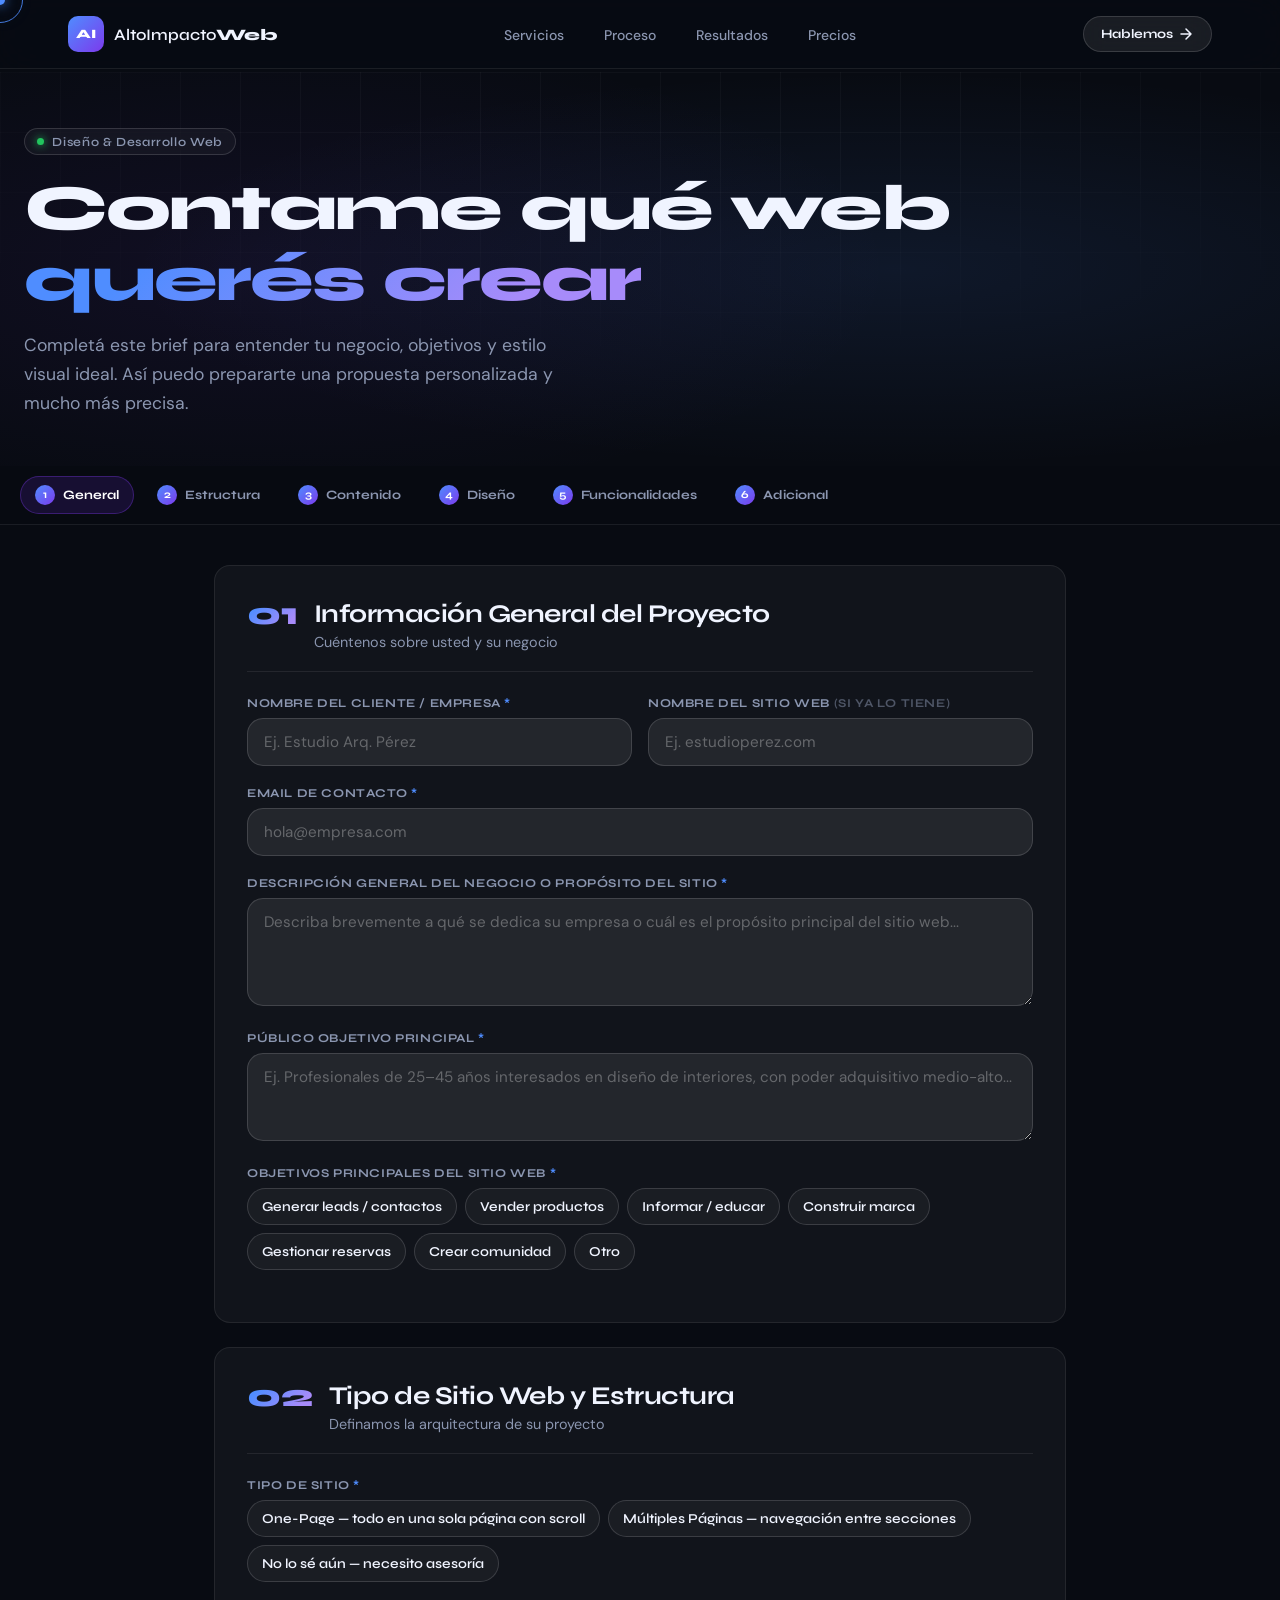
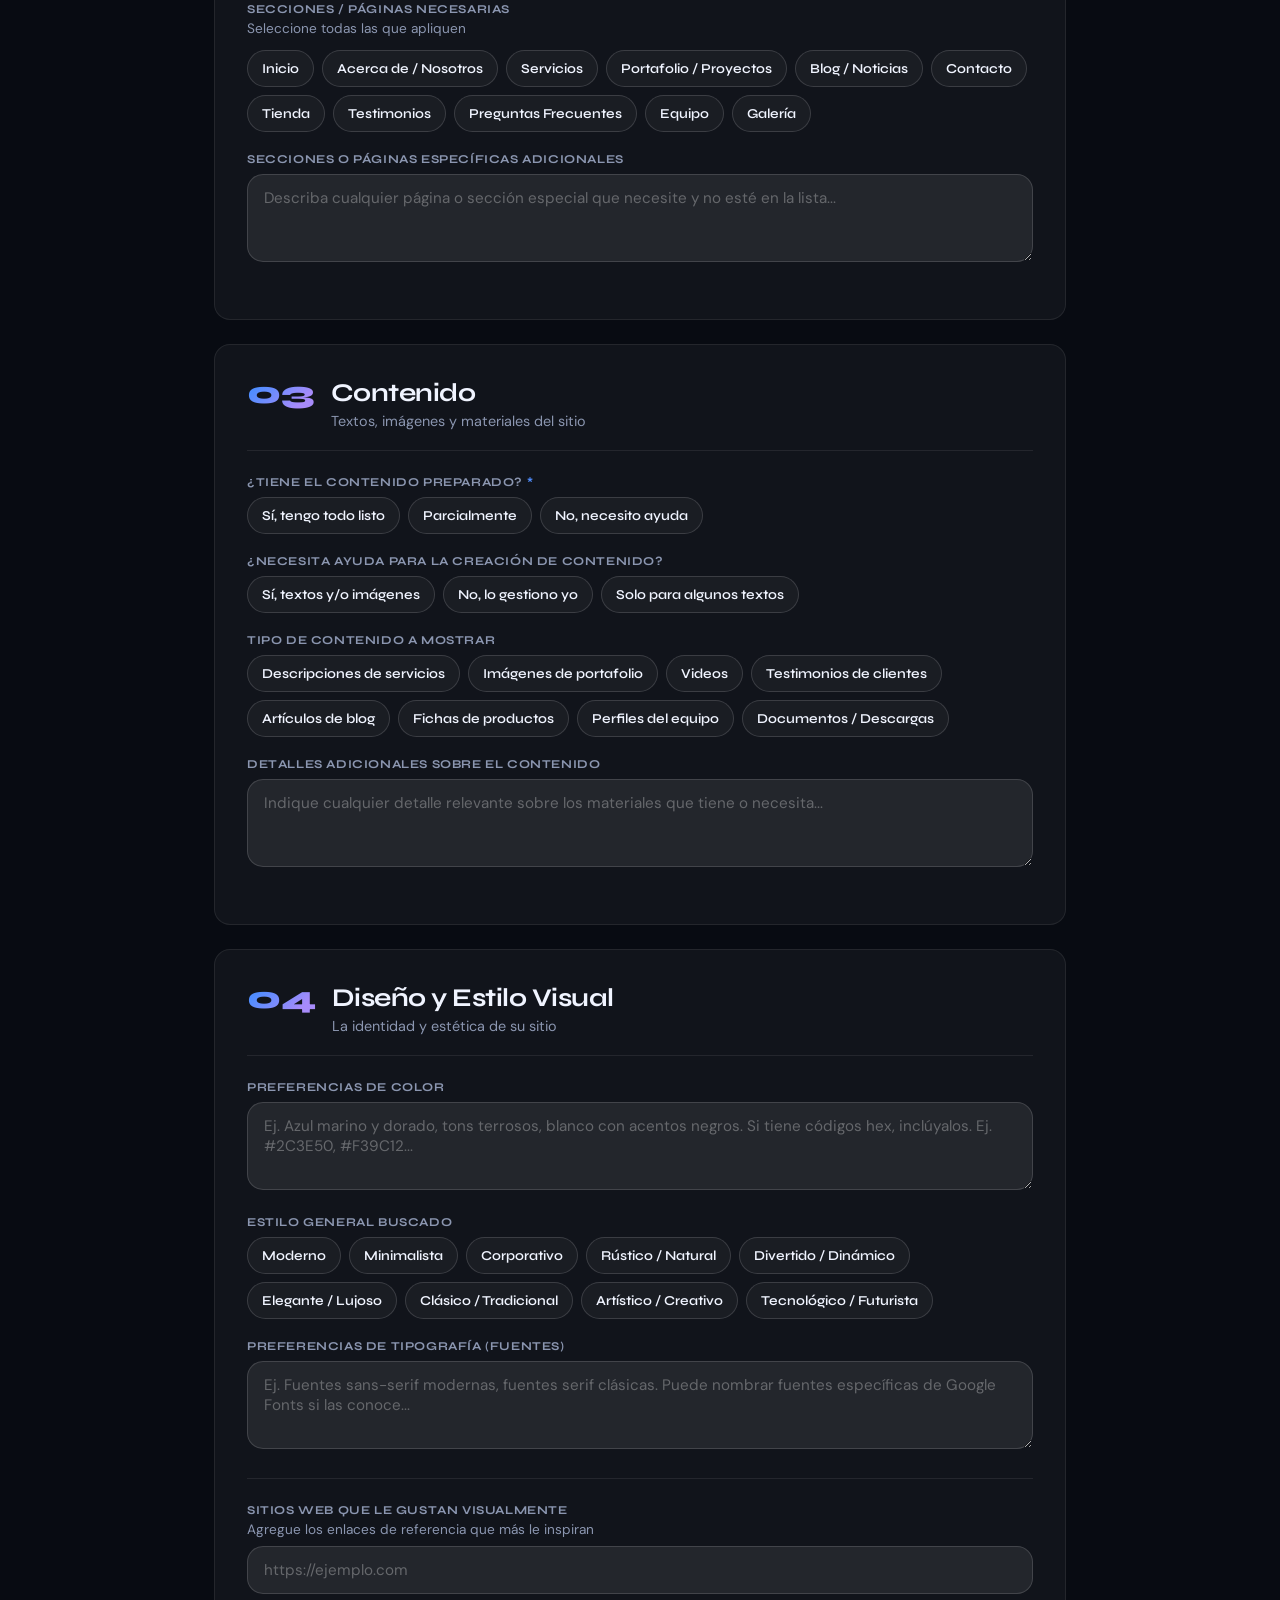
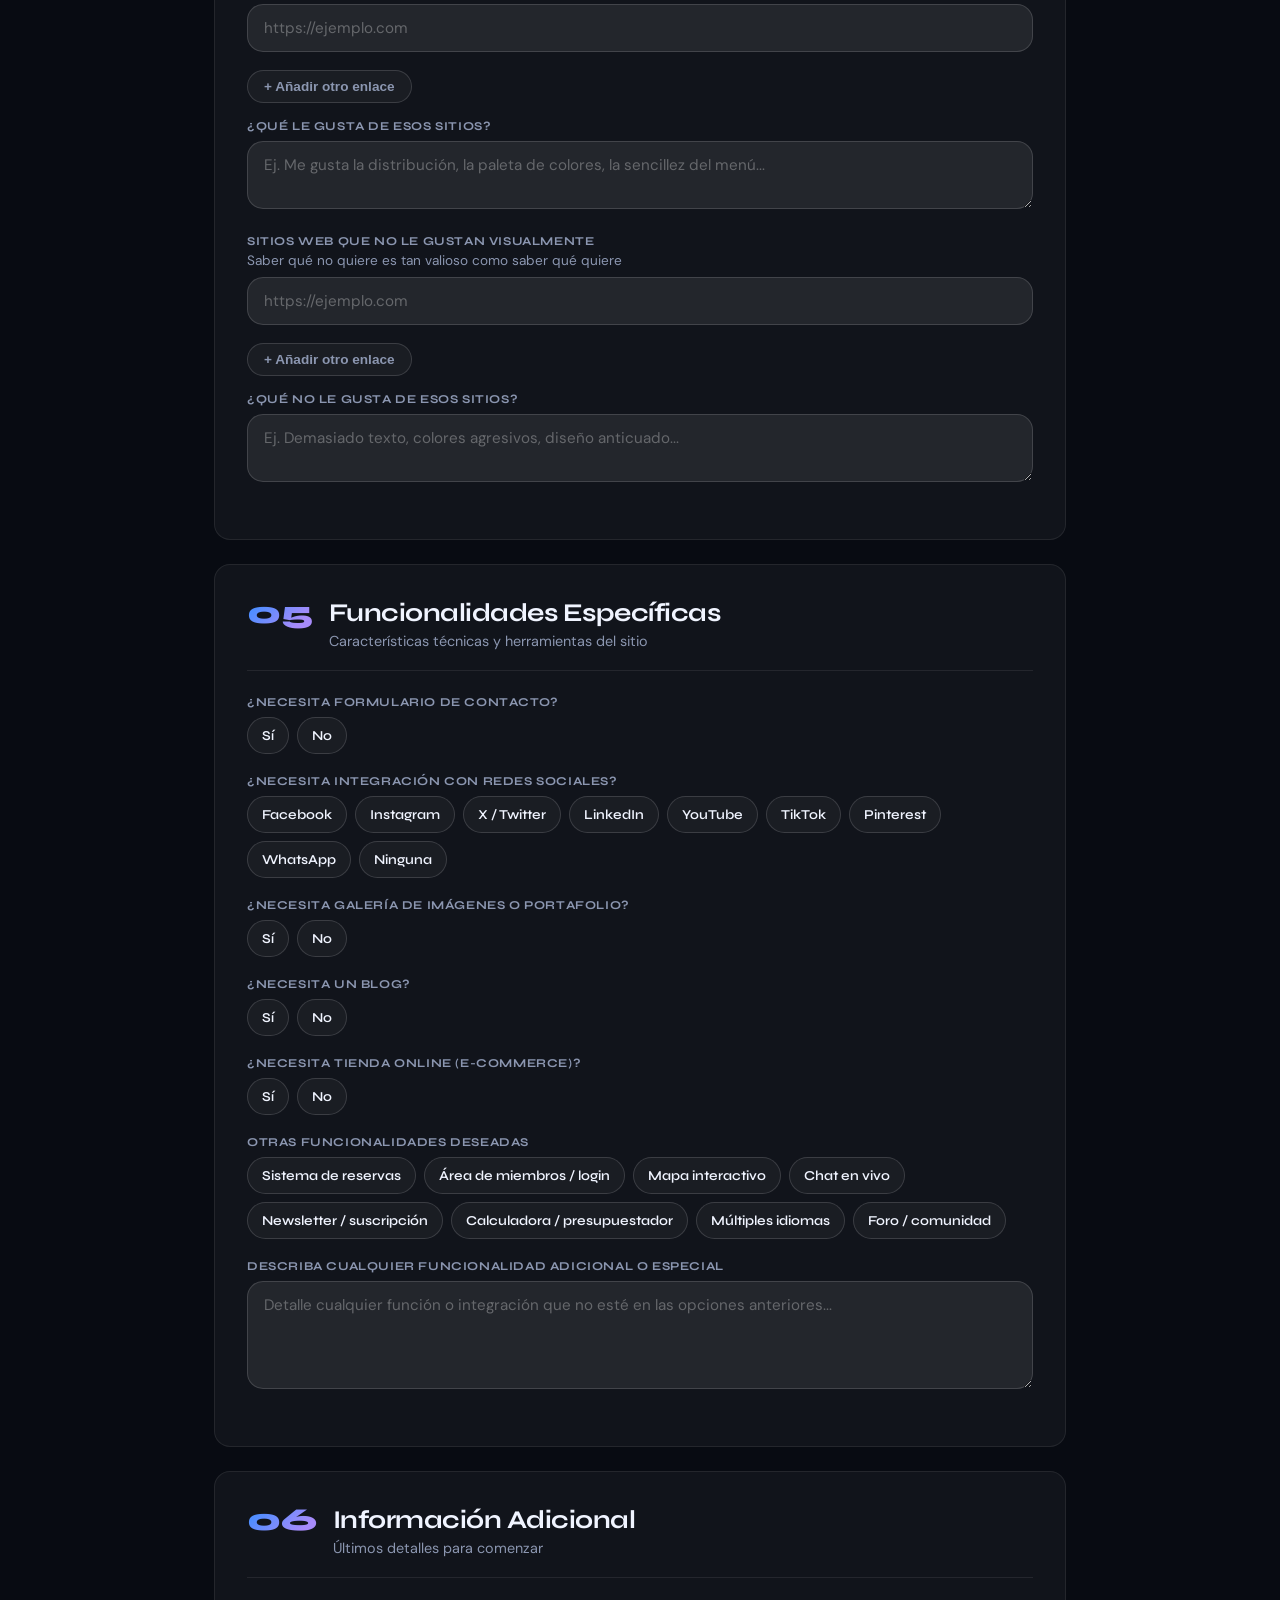
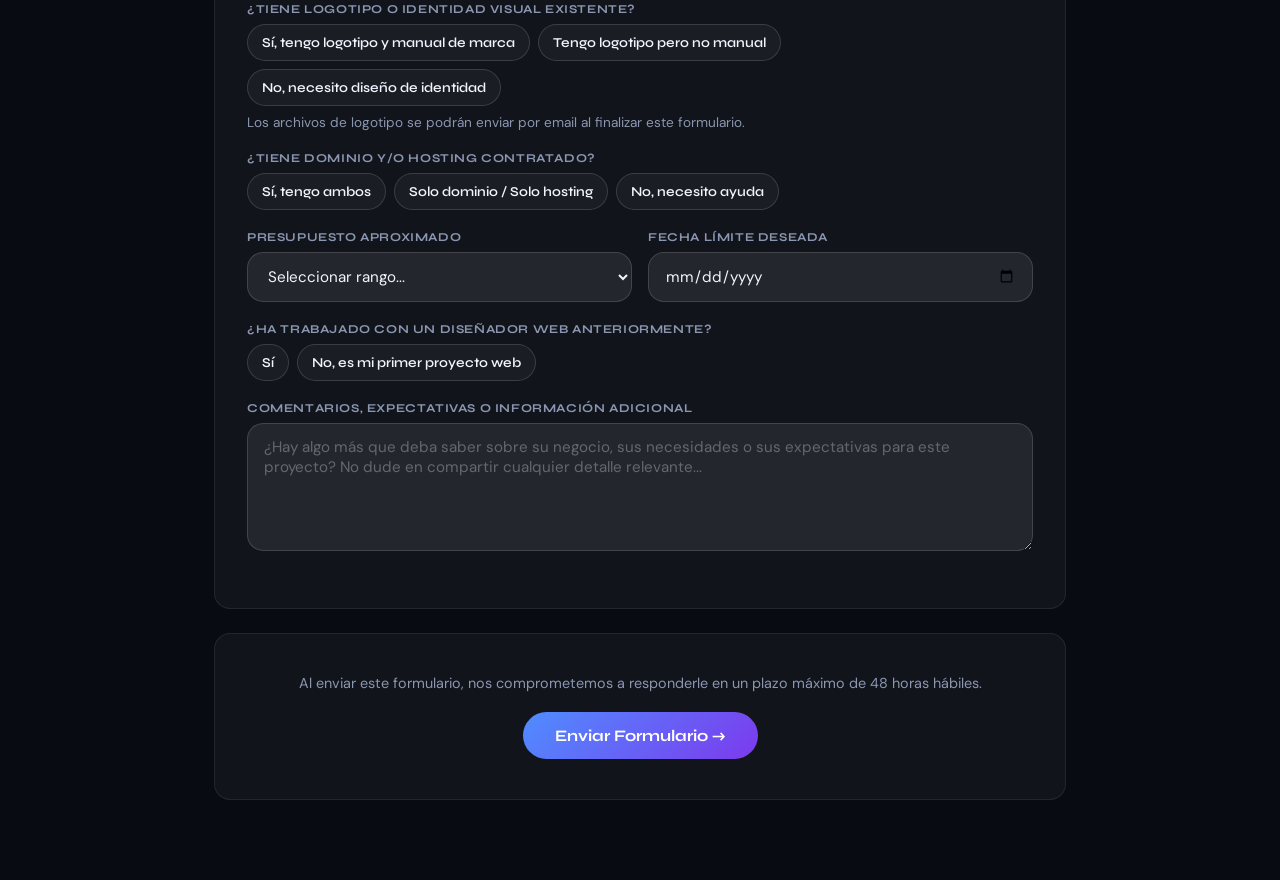
==== nueva-web-editada/brief.html @ 88c8be72 "fix: nueva-web-editada como carpeta normal, no submodule" ====
<!DOCTYPE html>
<html lang="es">
<head>
<meta charset="UTF-8">
<meta name="viewport" content="width=device-width, initial-scale=1.0">
<title>Formulario de Requisitos — Diseño Web</title>
<link rel="preconnect" href="https://fonts.googleapis.com">
<link rel="preconnect" href="https://fonts.gstatic.com" crossorigin>

<link href="https://fonts.googleapis.com/css2?family=Syne:wght@400;600;700;800&family=DM+Sans:ital,wght@0,300;0,400;0,500;1,300&display=swap" rel="stylesheet">

<link rel="stylesheet" href="./css/brief.css">
</head>
<body>

<nav class="navbar" id="navbar" role="navigation" aria-label="Navegación principal">
  <div class="nav-inner">
    <a href="./index.html" class="nav-logo" aria-label="AltoImpacto Web inicio">
      <span class="logo-mark">AI</span>
      <span class="logo-text">AltoImpacto<strong>Web</strong></span>
    </a>
    <ul class="nav-links" role="list">
      <li><a href="./index.html#servicios">Servicios</a></li>
      <li><a href="./index.html#como-funciona">Proceso</a></li>
      <li><a href="./index.html#resultados">Resultados</a></li>
      <li><a href="./index.html#precios">Precios</a></li>
    </ul>
    <a href="./index.html#contacto" class="btn btn-nav">
      Hablemos
      <svg width="14" height="14" viewBox="0 0 14 14" fill="none" aria-hidden="true">
        <path d="M2 7h10M7 2l5 5-5 5" stroke="currentColor" stroke-width="1.5" stroke-linecap="round" stroke-linejoin="round"/>
      </svg>
    </a>
  </div>
</nav>

<header class="header">
  <div class="header-inner">
    <div class="header-label">
      <span>Diseño & Desarrollo Web</span>
    </div>
    <h1>
  Contame qué web
  <br>
  <em>querés crear</em>
</h1>
    <p class="header-desc">
Completá este brief para entender tu negocio, objetivos y estilo visual ideal. Así puedo prepararte una propuesta personalizada y mucho más precisa.
</p>
  </div>
</header>

<nav class="progress-nav">
  <div class="progress-nav-inner">
    <a class="nav-step active" href="#s1"><span class="nav-num">1</span> General</a>
    <a class="nav-step" href="#s2"><span class="nav-num">2</span> Estructura</a>
    <a class="nav-step" href="#s3"><span class="nav-num">3</span> Contenido</a>
    <a class="nav-step" href="#s4"><span class="nav-num">4</span> Diseño</a>
    <a class="nav-step" href="#s5"><span class="nav-num">5</span> Funcionalidades</a>
    <a class="nav-step" href="#s6"><span class="nav-num">6</span> Adicional</a>
  </div>
</nav>

<form 
  class="form-wrap" 
  id="mainForm"
  action="https://api.web3forms.com/submit"
  method="POST"
><input type="hidden" name="access_key" value="f49aa82e-8252-43c2-a390-9a9e35567040">
<input type="hidden" name="subject" value="Nuevo brief completo desde Alto Impacto Web">
<input type="hidden" name="from_name" value="Alto Impacto Web - Brief de Cliente">
<input type="hidden" name="redirect" value="https://www.altoimpactoweb.lat/brief.html?enviado=true">

  

  <!-- SECTION 1 -->
  <section class="section" id="s1">
    <div class="section-head">
      <div class="section-num">01</div>
      <div class="section-title-wrap">
        <h2 class="section-title">Información General del Proyecto</h2>
        <p class="section-subtitle">Cuéntenos sobre usted y su negocio</p>
      </div>
    </div>

    <div class="field-row">
      <div class="field">
        <label>Nombre del Cliente / Empresa <span class="req">*</span></label>
        <input type="text" name="nombre_cliente" placeholder="Ej. Estudio Arq. Pérez" required>
      </div>
      <div class="field">
        <label>Nombre del Sitio Web <span style="opacity:.5">(si ya lo tiene)</span></label>
        <input type="text" name="nombre_sitio" placeholder="Ej. estudioperez.com">
      </div>
    </div>

    <div class="field">
      <label>Email de Contacto <span class="req">*</span></label>
      <input type="email" name="email" placeholder="hola@empresa.com" required>
    </div>

    <div class="field">
      <label>Descripción General del Negocio o Propósito del Sitio <span class="req">*</span></label>
      <textarea name="descripcion" rows="4" placeholder="Describa brevemente a qué se dedica su empresa o cuál es el propósito principal del sitio web..." required></textarea>
    </div>

    <div class="field">
      <label>Público Objetivo Principal <span class="req">*</span></label>
      <textarea name="publico" rows="3" placeholder="Ej. Profesionales de 25–45 años interesados en diseño de interiores, con poder adquisitivo medio-alto..."></textarea>
    </div>

    <div class="field">
      <label>Objetivos Principales del Sitio Web <span class="req">*</span></label>
      <div class="check-group">
        <input type="checkbox" id="obj1" name="objetivo[]" value="leads"><label class="check-label" for="obj1">Generar leads / contactos</label>
        <input type="checkbox" id="obj2" name="objetivo[]" value="venta"><label class="check-label" for="obj2">Vender productos</label>
        <input type="checkbox" id="obj3" name="objetivo[]" value="informar"><label class="check-label" for="obj3">Informar / educar</label>
        <input type="checkbox" id="obj4" name="objetivo[]" value="marca"><label class="check-label" for="obj4">Construir marca</label>
        <input type="checkbox" id="obj5" name="objetivo[]" value="reservas"><label class="check-label" for="obj5">Gestionar reservas</label>
        <input type="checkbox" id="obj6" name="objetivo[]" value="comunidad"><label class="check-label" for="obj6">Crear comunidad</label>
        <input type="checkbox" id="obj7" name="objetivo[]" value="otro_obj"><label class="check-label" for="obj7">Otro</label>
      </div>
      <input type="text" name="objetivo_otro" placeholder="Especifique otro objetivo..." style="margin-top:.6rem; display:none" id="obj_otro_input">
    </div>
  </section>

  <!-- SECTION 2 -->
  <section class="section" id="s2">
    <div class="section-head">
      <div class="section-num">02</div>
      <div class="section-title-wrap">
        <h2 class="section-title">Tipo de Sitio Web y Estructura</h2>
        <p class="section-subtitle">Definamos la arquitectura de su proyecto</p>
      </div>
    </div>

    <div class="field">
      <label>Tipo de Sitio <span class="req">*</span></label>
      <div class="radio-group">
        <input type="radio" id="onepage" name="tipo_sitio" value="onepage">
        <label class="radio-label" for="onepage">One-Page — todo en una sola página con scroll</label>
        <input type="radio" id="multipage" name="tipo_sitio" value="multipage">
        <label class="radio-label" for="multipage">Múltiples Páginas — navegación entre secciones</label>
        <input type="radio" id="nolosé" name="tipo_sitio" value="nolosé">
        <label class="radio-label" for="nolosé">No lo sé aún — necesito asesoría</label>
      </div>
    </div>

    <div class="field">
      <label>Secciones / Páginas Necesarias</label>
      <p class="hint">Seleccione todas las que apliquen</p>
      <div class="check-group" style="margin-top:.8rem">
        <input type="checkbox" id="p1" name="pagina[]" value="inicio"><label class="check-label" for="p1">Inicio</label>
        <input type="checkbox" id="p2" name="pagina[]" value="acerca"><label class="check-label" for="p2">Acerca de / Nosotros</label>
        <input type="checkbox" id="p3" name="pagina[]" value="servicios"><label class="check-label" for="p3">Servicios</label>
        <input type="checkbox" id="p4" name="pagina[]" value="portafolio"><label class="check-label" for="p4">Portafolio / Proyectos</label>
        <input type="checkbox" id="p5" name="pagina[]" value="blog"><label class="check-label" for="p5">Blog / Noticias</label>
        <input type="checkbox" id="p6" name="pagina[]" value="contacto"><label class="check-label" for="p6">Contacto</label>
        <input type="checkbox" id="p7" name="pagina[]" value="tienda"><label class="check-label" for="p7">Tienda</label>
        <input type="checkbox" id="p8" name="pagina[]" value="testimonios"><label class="check-label" for="p8">Testimonios</label>
        <input type="checkbox" id="p9" name="pagina[]" value="faq"><label class="check-label" for="p9">Preguntas Frecuentes</label>
        <input type="checkbox" id="p10" name="pagina[]" value="equipo"><label class="check-label" for="p10">Equipo</label>
        <input type="checkbox" id="p11" name="pagina[]" value="galeria"><label class="check-label" for="p11">Galería</label>
      </div>
    </div>

    <div class="field">
      <label>Secciones o Páginas Específicas Adicionales</label>
      <textarea name="paginas_extra" rows="3" placeholder="Describa cualquier página o sección especial que necesite y no esté en la lista..."></textarea>
    </div>
  </section>

  <!-- SECTION 3 -->
  <section class="section" id="s3">
    <div class="section-head">
      <div class="section-num">03</div>
      <div class="section-title-wrap">
        <h2 class="section-title">Contenido</h2>
        <p class="section-subtitle">Textos, imágenes y materiales del sitio</p>
      </div>
    </div>

    <div class="field">
      <label>¿Tiene el Contenido Preparado? <span class="req">*</span></label>
      <div class="radio-group">
        <input type="radio" id="cont_si" name="contenido_preparado" value="si">
        <label class="radio-label" for="cont_si">Sí, tengo todo listo</label>
        <input type="radio" id="cont_parcial" name="contenido_preparado" value="parcial">
        <label class="radio-label" for="cont_parcial">Parcialmente</label>
        <input type="radio" id="cont_no" name="contenido_preparado" value="no">
        <label class="radio-label" for="cont_no">No, necesito ayuda</label>
      </div>
    </div>

    <div class="field">
      <label>¿Necesita Ayuda para la Creación de Contenido?</label>
      <div class="radio-group">
        <input type="radio" id="ay_si" name="ayuda_contenido" value="si">
        <label class="radio-label" for="ay_si">Sí, textos y/o imágenes</label>
        <input type="radio" id="ay_no" name="ayuda_contenido" value="no">
        <label class="radio-label" for="ay_no">No, lo gestiono yo</label>
        <input type="radio" id="ay_parcial" name="ayuda_contenido" value="parcial">
        <label class="radio-label" for="ay_parcial">Solo para algunos textos</label>
      </div>
    </div>

    <div class="field">
      <label>Tipo de Contenido a Mostrar</label>
      <div class="check-group">
        <input type="checkbox" id="c1" name="tipo_contenido[]" value="servicios"><label class="check-label" for="c1">Descripciones de servicios</label>
        <input type="checkbox" id="c2" name="tipo_contenido[]" value="portafolio"><label class="check-label" for="c2">Imágenes de portafolio</label>
        <input type="checkbox" id="c3" name="tipo_contenido[]" value="videos"><label class="check-label" for="c3">Videos</label>
        <input type="checkbox" id="c4" name="tipo_contenido[]" value="testimonios_c"><label class="check-label" for="c4">Testimonios de clientes</label>
        <input type="checkbox" id="c5" name="tipo_contenido[]" value="blog_c"><label class="check-label" for="c5">Artículos de blog</label>
        <input type="checkbox" id="c6" name="tipo_contenido[]" value="productos"><label class="check-label" for="c6">Fichas de productos</label>
        <input type="checkbox" id="c7" name="tipo_contenido[]" value="equipo_c"><label class="check-label" for="c7">Perfiles del equipo</label>
        <input type="checkbox" id="c8" name="tipo_contenido[]" value="documentos"><label class="check-label" for="c8">Documentos / Descargas</label>
      </div>
    </div>

    <div class="field">
      <label>Detalles Adicionales sobre el Contenido</label>
      <textarea name="contenido_detalle" rows="3" placeholder="Indique cualquier detalle relevante sobre los materiales que tiene o necesita..."></textarea>
    </div>
  </section>

  <!-- SECTION 4 -->
  <section class="section" id="s4">
    <div class="section-head">
      <div class="section-num">04</div>
      <div class="section-title-wrap">
        <h2 class="section-title">Diseño y Estilo Visual</h2>
        <p class="section-subtitle">La identidad y estética de su sitio</p>
      </div>
    </div>

    <div class="field">
      <label>Preferencias de Color</label>
      <textarea name="colores" rows="3" placeholder="Ej. Azul marino y dorado, tons terrosos, blanco con acentos negros. Si tiene códigos hex, inclúyalos. Ej. #2C3E50, #F39C12..."></textarea>
    </div>

    <div class="field">
      <label>Estilo General Buscado</label>
      <div class="check-group">
        <input type="checkbox" id="est1" name="estilo[]" value="moderno"><label class="check-label" for="est1">Moderno</label>
        <input type="checkbox" id="est2" name="estilo[]" value="minimalista"><label class="check-label" for="est2">Minimalista</label>
        <input type="checkbox" id="est3" name="estilo[]" value="corporativo"><label class="check-label" for="est3">Corporativo</label>
        <input type="checkbox" id="est4" name="estilo[]" value="rustico"><label class="check-label" for="est4">Rústico / Natural</label>
        <input type="checkbox" id="est5" name="estilo[]" value="divertido"><label class="check-label" for="est5">Divertido / Dinámico</label>
        <input type="checkbox" id="est6" name="estilo[]" value="elegante"><label class="check-label" for="est6">Elegante / Lujoso</label>
        <input type="checkbox" id="est7" name="estilo[]" value="clasico"><label class="check-label" for="est7">Clásico / Tradicional</label>
        <input type="checkbox" id="est8" name="estilo[]" value="artistico"><label class="check-label" for="est8">Artístico / Creativo</label>
        <input type="checkbox" id="est9" name="estilo[]" value="tecnologico"><label class="check-label" for="est9">Tecnológico / Futurista</label>
      </div>
    </div>

    <div class="field">
      <label>Preferencias de Tipografía (Fuentes)</label>
      <textarea name="tipografia" rows="3" placeholder="Ej. Fuentes sans-serif modernas, fuentes serif clásicas. Puede nombrar fuentes específicas de Google Fonts si las conoce..."></textarea>
    </div>

    <div class="divider"></div>

    <div class="field">
      <label>Sitios Web que le Gustan Visualmente</label>
      <p class="hint">Agregue los enlaces de referencia que más le inspiran</p>
      <div id="urls-like">
        <div class="url-entry">
          <input type="url" name="ref_gusta[]" placeholder="https://ejemplo.com">
        </div>
        <div class="url-entry">
          <input type="url" name="ref_gusta[]" placeholder="https://ejemplo.com">
        </div>
      </div>
      <button type="button" class="btn-add-url" onclick="addUrl('urls-like', 'ref_gusta[]')">+ Añadir otro enlace</button>
      <div class="field" style="margin-top:1rem">
        <label>¿Qué le gusta de esos sitios?</label>
        <textarea name="ref_gusta_nota" rows="2" placeholder="Ej. Me gusta la distribución, la paleta de colores, la sencillez del menú..."></textarea>
      </div>
    </div>

    <div class="field">
      <label>Sitios Web que NO le Gustan Visualmente</label>
      <p class="hint">Saber qué no quiere es tan valioso como saber qué quiere</p>
      <div id="urls-dislike">
        <div class="url-entry">
          <input type="url" name="ref_disgusta[]" placeholder="https://ejemplo.com">
        </div>
      </div>
      <button type="button" class="btn-add-url" onclick="addUrl('urls-dislike', 'ref_disgusta[]')">+ Añadir otro enlace</button>
      <div class="field" style="margin-top:1rem">
        <label>¿Qué no le gusta de esos sitios?</label>
        <textarea name="ref_disgusta_nota" rows="2" placeholder="Ej. Demasiado texto, colores agresivos, diseño anticuado..."></textarea>
      </div>
    </div>
  </section>

  <!-- SECTION 5 -->
  <section class="section" id="s5">
    <div class="section-head">
      <div class="section-num">05</div>
      <div class="section-title-wrap">
        <h2 class="section-title">Funcionalidades Específicas</h2>
        <p class="section-subtitle">Características técnicas y herramientas del sitio</p>
      </div>
    </div>

    <!-- CONTACT FORM -->
    <div class="field">
      <label>¿Necesita Formulario de Contacto?</label>
      <div class="radio-group">
        <input type="radio" id="fc_si" name="form_contacto" value="si" onchange="toggleConditional('sub-contacto', 'si', this)">
        <label class="radio-label" for="fc_si">Sí</label>
        <input type="radio" id="fc_no" name="form_contacto" value="no" onchange="toggleConditional('sub-contacto', 'si', this)">
        <label class="radio-label" for="fc_no">No</label>
      </div>
      <div class="subsection conditional" id="sub-contacto">
        <label>Campos del Formulario</label>
        <div class="check-group">
          <input type="checkbox" id="fc1" name="form_campo[]" value="nombre"><label class="check-label" for="fc1">Nombre</label>
          <input type="checkbox" id="fc2" name="form_campo[]" value="email_f"><label class="check-label" for="fc2">Email</label>
          <input type="checkbox" id="fc3" name="form_campo[]" value="telefono"><label class="check-label" for="fc3">Teléfono</label>
          <input type="checkbox" id="fc4" name="form_campo[]" value="mensaje"><label class="check-label" for="fc4">Mensaje</label>
          <input type="checkbox" id="fc5" name="form_campo[]" value="asunto"><label class="check-label" for="fc5">Asunto</label>
          <input type="checkbox" id="fc6" name="form_campo[]" value="empresa_f"><label class="check-label" for="fc6">Empresa</label>
          <input type="checkbox" id="fc7" name="form_campo[]" value="archivo"><label class="check-label" for="fc7">Adjunto de archivo</label>
        </div>
        <div style="margin-top:.8rem">
          <label>Otros campos</label>
          <input type="text" name="form_campo_otro" placeholder="Especifique campos adicionales...">
        </div>
      </div>
    </div>

    <!-- SOCIAL MEDIA -->
    <div class="field">
      <label>¿Necesita Integración con Redes Sociales?</label>
      <div class="check-group">
        <input type="checkbox" id="rr1" name="rrss[]" value="facebook"><label class="check-label" for="rr1">Facebook</label>
        <input type="checkbox" id="rr2" name="rrss[]" value="instagram"><label class="check-label" for="rr2">Instagram</label>
        <input type="checkbox" id="rr3" name="rrss[]" value="twitter"><label class="check-label" for="rr3">X / Twitter</label>
        <input type="checkbox" id="rr4" name="rrss[]" value="linkedin"><label class="check-label" for="rr4">LinkedIn</label>
        <input type="checkbox" id="rr5" name="rrss[]" value="youtube"><label class="check-label" for="rr5">YouTube</label>
        <input type="checkbox" id="rr6" name="rrss[]" value="tiktok"><label class="check-label" for="rr6">TikTok</label>
        <input type="checkbox" id="rr7" name="rrss[]" value="pinterest"><label class="check-label" for="rr7">Pinterest</label>
        <input type="checkbox" id="rr8" name="rrss[]" value="whatsapp"><label class="check-label" for="rr8">WhatsApp</label>
        <input type="checkbox" id="rr9" name="rrss[]" value="ninguna"><label class="check-label" for="rr9">Ninguna</label>
      </div>
    </div>

    <!-- GALLERY -->
    <div class="field">
      <label>¿Necesita Galería de Imágenes o Portafolio?</label>
      <div class="radio-group">
        <input type="radio" id="gal_si" name="galeria" value="si">
        <label class="radio-label" for="gal_si">Sí</label>
        <input type="radio" id="gal_no" name="galeria" value="no">
        <label class="radio-label" for="gal_no">No</label>
      </div>
    </div>

    <!-- BLOG -->
    <div class="field">
      <label>¿Necesita un Blog?</label>
      <div class="radio-group">
        <input type="radio" id="blog_si" name="blog" value="si" onchange="toggleConditional('sub-blog', 'si', this)">
        <label class="radio-label" for="blog_si">Sí</label>
        <input type="radio" id="blog_no" name="blog" value="no" onchange="toggleConditional('sub-blog', 'si', this)">
        <label class="radio-label" for="blog_no">No</label>
      </div>
      <div class="subsection conditional" id="sub-blog">
        <label>¿Con qué frecuencia publicará? (Estimado)</label>
        <select name="blog_frecuencia">
          <option value="">Seleccionar...</option>
          <option>Diariamente</option>
          <option>Semanalmente</option>
          <option>Quincenalmente</option>
          <option>Mensualmente</option>
          <option>Ocasionalmente</option>
        </select>
      </div>
    </div>

    <!-- ECOMMERCE -->
    <div class="field">
      <label>¿Necesita Tienda Online (E-commerce)?</label>
      <div class="radio-group">
        <input type="radio" id="eco_si" name="ecommerce" value="si" onchange="toggleConditional('sub-eco', 'si', this)">
        <label class="radio-label" for="eco_si">Sí</label>
        <input type="radio" id="eco_no" name="ecommerce" value="no" onchange="toggleConditional('sub-eco', 'si', this)">
        <label class="radio-label" for="eco_no">No</label>
      </div>
      <div class="subsection conditional" id="sub-eco">
        <div class="field-row">
          <div class="field">
            <label>Número Aprox. de Productos</label>
            <input type="number" name="num_productos" min="1" placeholder="Ej. 50">
          </div>
          <div class="field">
            <label>Tipo de Productos</label>
            <select name="tipo_productos">
              <option value="">Seleccionar...</option>
              <option>Físicos (requieren envío)</option>
              <option>Digitales (descarga)</option>
              <option>Servicios</option>
              <option>Mixtos</option>
            </select>
          </div>
        </div>
        <label style="margin-top:.6rem">Pasarelas de Pago Preferidas</label>
        <div class="check-group" style="margin-top:.5rem">
          <input type="checkbox" id="pp1" name="pago[]" value="paypal"><label class="check-label" for="pp1">PayPal</label>
          <input type="checkbox" id="pp2" name="pago[]" value="stripe"><label class="check-label" for="pp2">Stripe</label>
          <input type="checkbox" id="pp3" name="pago[]" value="mercadopago"><label class="check-label" for="pp3">Mercado Pago</label>
          <input type="checkbox" id="pp4" name="pago[]" value="transferencia"><label class="check-label" for="pp4">Transferencia bancaria</label>
          <input type="checkbox" id="pp5" name="pago[]" value="bizum"><label class="check-label" for="pp5">Bizum</label>
          <input type="checkbox" id="pp6" name="pago[]" value="otro_pp"><label class="check-label" for="pp6">Otra</label>
        </div>
      </div>
    </div>

    <!-- OTHER FEATURES -->
    <div class="field">
      <label>Otras Funcionalidades Deseadas</label>
      <div class="check-group">
        <input type="checkbox" id="of1" name="otras[]" value="reservas"><label class="check-label" for="of1">Sistema de reservas</label>
        <input type="checkbox" id="of2" name="otras[]" value="miembros"><label class="check-label" for="of2">Área de miembros / login</label>
        <input type="checkbox" id="of3" name="otras[]" value="mapa"><label class="check-label" for="of3">Mapa interactivo</label>
        <input type="checkbox" id="of4" name="otras[]" value="chat"><label class="check-label" for="of4">Chat en vivo</label>
        <input type="checkbox" id="of5" name="otras[]" value="newsletter"><label class="check-label" for="of5">Newsletter / suscripción</label>
        <input type="checkbox" id="of6" name="otras[]" value="calculadora"><label class="check-label" for="of6">Calculadora / presupuestador</label>
        <input type="checkbox" id="of7" name="otras[]" value="multiidioma"><label class="check-label" for="of7">Múltiples idiomas</label>
        <input type="checkbox" id="of8" name="otras[]" value="foro"><label class="check-label" for="of8">Foro / comunidad</label>
      </div>
    </div>

    <div class="field">
      <label>Describa Cualquier Funcionalidad Adicional o Especial</label>
      <textarea name="func_extra" rows="4" placeholder="Detalle cualquier función o integración que no esté en las opciones anteriores..."></textarea>
    </div>
  </section>

  <!-- SECTION 6 -->
  <section class="section" id="s6">
    <div class="section-head">
      <div class="section-num">06</div>
      <div class="section-title-wrap">
        <h2 class="section-title">Información Adicional</h2>
        <p class="section-subtitle">Últimos detalles para comenzar</p>
      </div>
    </div>

    <div class="field">
      <label>¿Tiene Logotipo o Identidad Visual Existente?</label>
      <div class="radio-group">
        <input type="radio" id="logo_si" name="logo" value="si">
        <label class="radio-label" for="logo_si">Sí, tengo logotipo y manual de marca</label>
        <input type="radio" id="logo_parcial" name="logo" value="parcial">
        <label class="radio-label" for="logo_parcial">Tengo logotipo pero no manual</label>
        <input type="radio" id="logo_no" name="logo" value="no">
        <label class="radio-label" for="logo_no">No, necesito diseño de identidad</label>
      </div>
      <p class="hint" style="margin-top:.5rem">Los archivos de logotipo se podrán enviar por email al finalizar este formulario.</p>
    </div>

    <div class="field">
      <label>¿Tiene Dominio y/o Hosting contratado?</label>
      <div class="radio-group">
        <input type="radio" id="dom_si" name="dominio" value="si">
        <label class="radio-label" for="dom_si">Sí, tengo ambos</label>
        <input type="radio" id="dom_parcial" name="dominio" value="parcial">
        <label class="radio-label" for="dom_parcial">Solo dominio / Solo hosting</label>
        <input type="radio" id="dom_no" name="dominio" value="no">
        <label class="radio-label" for="dom_no">No, necesito ayuda</label>
      </div>
    </div>

    <div class="field-row">
      <div class="field">
        <label>Presupuesto Aproximado</label>
        <select name="presupuesto">
          <option value="">Seleccionar rango...</option>
          <option>Menos de Usd99</option>
          <option>Usd100 – Usd199</option>
          <option>Usd200 – Usd699</option>
          <option>A determinar / No lo sé</option>
        </select>
      </div>
      <div class="field">
        <label>Fecha Límite Deseada</label>
        <input type="date" name="fecha_limite">
      </div>
    </div>

    <div class="field">
      <label>¿Ha trabajado con un diseñador web anteriormente?</label>
      <div class="radio-group">
        <input type="radio" id="prev_si" name="experiencia_previa" value="si">
        <label class="radio-label" for="prev_si">Sí</label>
        <input type="radio" id="prev_no" name="experiencia_previa" value="no">
        <label class="radio-label" for="prev_no">No, es mi primer proyecto web</label>
      </div>
    </div>

    <div class="field">
      <label>Comentarios, Expectativas o Información Adicional</label>
      <textarea name="comentarios" rows="5" placeholder="¿Hay algo más que deba saber sobre su negocio, sus necesidades o sus expectativas para este proyecto? No dude en compartir cualquier detalle relevante..."></textarea>
    </div>
  </section>

  <!-- SUBMIT -->
  <div class="submit-area">
    <p class="submit-note">Al enviar este formulario, nos comprometemos a responderle en un plazo máximo de 48 horas hábiles.</p>
    <button type="submit" class="btn-submit">Enviar Formulario →</button>
  </div>

</form>

<div class="toast" id="toast">✓ Formulario enviado correctamente</div>

<script>
// Nav highlight on scroll
const sections = document.querySelectorAll('.section');
const navSteps = document.querySelectorAll('.nav-step');
const observer = new IntersectionObserver(entries => {
  entries.forEach(e => {
    if (e.isIntersecting) {
      const id = e.target.id;
      navSteps.forEach(n => {
        n.classList.toggle('active', n.getAttribute('href') === '#' + id);
      });
    }
  });
}, { threshold: 0.3 });
sections.forEach(s => observer.observe(s));

// Conditional show/hide
function toggleConditional(id, showValue, radio) {
  const el = document.getElementById(id);
  if (el) el.classList.toggle('visible', radio.value === showValue);
}

// Show "other" objective input
document.getElementById('obj7').addEventListener('change', function() {
  document.getElementById('obj_otro_input').style.display = this.checked ? 'block' : 'none';
});

// Add URL fields
function addUrl(containerId, name) {
  const container = document.getElementById(containerId);
  const div = document.createElement('div');
  div.className = 'url-entry';
  div.innerHTML = `<input type="url" name="${name}" placeholder="https://ejemplo.com">`;
  container.appendChild(div);
}




// Smooth scroll for nav links
document.querySelectorAll('.nav-step').forEach(link => {
  link.addEventListener('click', e => {
    e.preventDefault();
    const target = document.querySelector(link.getAttribute('href'));
    if (target) target.scrollIntoView({ behavior: 'smooth' });
  });
});
</script>
<!-- CURSOR PERSONALIZADO -->
<div class="cursor" id="cursor"></div>
<div class="cursor-follower" id="cursorFollower"></div>

<script src="./js/main.js"></script>

</body>
</html>
---- nueva-web-editada/css/brief.css ----
/* ── RESET & BASE ── */
*, *::before, *::after { box-sizing: border-box; margin: 0; padding: 0; }

:root {
  --bg:          #080b12;
  --bg-2:        #0d1120;
  --surface:     rgba(255,255,255,0.04);
  --surface-2:   rgba(255,255,255,0.08);
  --border:      rgba(255,255,255,0.08);
  --border-2:    rgba(255,255,255,0.14);
  --accent:      #4f8dff;
  --accent-2:    #7c3aed;
  --accent-glow: rgba(79,141,255,0.35);
  --text-1:      #f0f4ff;
  --text-2:      #8b96b0;
  --grad-main:   linear-gradient(135deg, #4f8dff 0%, #7c3aed 100%);
  --grad-text:   linear-gradient(135deg, #4f8dff 20%, #a78bfa 80%);
  --font-display: 'Syne', sans-serif;
  --font-body:    'DM Sans', sans-serif;
  --container:   1240px;
  --radius:      16px;
}

html { scroll-behavior: smooth; font-size: 16px; }

body {
  font-family: var(--font-body);
  background: var(--bg);
  color: var(--text-1);
  padding-top: 72px;
}

* { cursor: auto !important; }
input, textarea { cursor: text !important; caret-color: #fff !important; }
button, a, label, select { cursor: pointer !important; }

/* ── NAVBAR ── */
.navbar {
  position: fixed; top: 0; left: 0; right: 0; z-index: 1000;
  padding: 1rem 0;
  background: rgba(8,11,18,0.85);
  backdrop-filter: blur(20px) saturate(180%);
  box-shadow: 0 1px 0 var(--border);
}
.nav-inner {
  display: flex; align-items: center; justify-content: space-between;
  max-width: var(--container); margin-inline: auto;
  padding-inline: clamp(1.5rem, 5vw, 3rem);
}
.nav-logo { display: flex; align-items: center; gap: 10px; text-decoration: none; }
.logo-mark {
  width: 36px; height: 36px;
  background: var(--grad-main);
  border-radius: 10px;
  display: grid; place-items: center;
  font-family: var(--font-display); font-weight: 800;
  font-size: 0.8rem; color: #fff; flex-shrink: 0;
}
.logo-text { font-family: var(--font-display); font-size: 1rem; font-weight: 600; color: var(--text-1); }
.logo-text strong { font-weight: 800; }
.nav-links { display: flex; gap: 2.5rem; list-style: none; }
.nav-links a { font-size: 0.875rem; color: var(--text-2); text-decoration: none; font-weight: 500; transition: color 0.2s; }
.nav-links a:hover { color: var(--text-1); }
.btn-nav {
  display: inline-flex; align-items: center; gap: 6px;
  padding: 0.55rem 1.1rem; border-radius: 999px;
  background: var(--surface-2); color: var(--text-1);
  border: 1px solid var(--border-2);
  font-size: 0.8rem; font-weight: 700; font-family: var(--font-display);
  text-decoration: none; transition: background 0.2s, box-shadow 0.2s;
  backdrop-filter: blur(12px);
}
.btn-nav:hover {
  background: var(--grad-main);
  border-color: transparent;
  box-shadow: 0 0 20px var(--accent-glow);
}

/* ── HEADER ── */
.header {
  position: relative;
  padding: 56px 24px 48px;
  overflow: hidden;
  background:
    radial-gradient(ellipse 60% 50% at 70% 50%, rgba(79,141,255,0.1), transparent),
    radial-gradient(ellipse 50% 60% at 20% 50%, rgba(124,58,237,0.08), transparent),
    var(--bg);
}

.header::before {
  content: "";
  position: absolute; inset: 0;
  background-image:
    linear-gradient(rgba(255,255,255,0.03) 1px, transparent 1px),
    linear-gradient(90deg, rgba(255,255,255,0.03) 1px, transparent 1px);
  background-size: 60px 60px;
  mask-image: radial-gradient(ellipse 80% 80% at 50% 0%, black 30%, transparent 100%);
  pointer-events: none;
}

.header-inner {
  position: relative; z-index: 1;
  max-width: var(--container);
  margin: 0 auto;
}

.header-label {
  display: inline-flex; align-items: center; gap: 8px;
  font-size: 0.78rem; font-family: var(--font-display); font-weight: 600;
  letter-spacing: 0.05em; color: var(--text-2);
  border: 1px solid var(--border-2); background: var(--surface);
  padding: 0.4em 1em; border-radius: 99px; margin-bottom: 1.2rem;
  backdrop-filter: blur(12px);
}
.header-label::before {
  content: "";
  width: 7px; height: 7px;
  border-radius: 50%;
  background: #22c55e;
  box-shadow: 0 0 8px #22c55e;
  flex-shrink: 0;
}

.header h1 {
  font-family: var(--font-display);
  font-size: clamp(2.2rem, 5vw, 4rem);
  font-weight: 800;
  line-height: 1.1;
  letter-spacing: -0.03em;
  color: var(--text-1);
  margin-bottom: 1rem;
}

.header h1 em {
  font-style: normal;
  background: var(--grad-text);
  -webkit-background-clip: text;
  -webkit-text-fill-color: transparent;
  background-clip: text;
}

.header-desc {
  font-size: clamp(0.95rem, 1.8vw, 1.1rem);
  line-height: 1.65;
  color: var(--text-2);
  max-width: 560px;
}

/* ── PROGRESS NAV ── */
.progress-nav {
  position: sticky; top: 72px; z-index: 50;
  background: rgba(8,11,18,0.9);
  backdrop-filter: blur(18px);
  border-bottom: 1px solid var(--border);
  padding: 10px 20px;
}
.progress-nav-inner {
  max-width: var(--container); margin: 0 auto;
  display: flex; gap: 8px; overflow-x: auto;
}
.nav-step {
  color: var(--text-2); text-decoration: none;
  padding: 8px 14px; border-radius: 999px;
  border: 1px solid transparent;
  font-size: 0.8rem; font-weight: 700; font-family: var(--font-display);
  white-space: nowrap; transition: all 0.2s;
}
.nav-step.active, .nav-step:hover {
  color: #fff;
  background: rgba(124,58,237,0.15);
  border-color: rgba(124,58,237,0.35);
}
.nav-num {
  display: inline-grid; place-items: center;
  width: 20px; height: 20px; margin-right: 5px;
  border-radius: 50%;
  background: var(--grad-main);
  color: #fff; font-size: 11px;
}

/* ── FORM ── */
.form-wrap {
  max-width: 900px;
  margin: 0 auto;
  padding: 40px 24px 80px;
}

.section {
  margin-bottom: 24px;
  padding: 32px;
  border-radius: var(--radius);
  background: var(--surface);
  border: 1px solid var(--border);
}

.section-head {
  display: flex; gap: 16px; align-items: flex-start;
  padding-bottom: 20px; margin-bottom: 24px;
  border-bottom: 1px solid var(--border);
}

.section-num {
  font-size: 2rem; font-weight: 800; line-height: 1;
  font-family: var(--font-display);
  background: var(--grad-text);
  -webkit-background-clip: text;
  -webkit-text-fill-color: transparent;
  background-clip: text;
  flex-shrink: 0;
}

.section-title {
  font-size: clamp(1.2rem, 2.5vw, 1.6rem);
  font-weight: 700; font-family: var(--font-display);
  letter-spacing: -0.02em; color: var(--text-1);
}
.section-subtitle { color: var(--text-2); font-size: 0.9rem; margin-top: 4px; }

/* ── FIELDS ── */
.field { margin-bottom: 20px; }

.field-row {
  display: grid; grid-template-columns: 1fr 1fr; gap: 16px;
}

label {
  display: block; margin-bottom: 8px;
  color: var(--text-2); font-size: 12px; font-weight: 700;
  text-transform: uppercase; letter-spacing: 0.05em;
  font-family: var(--font-display);
}
.req { color: var(--accent); }
.hint { color: var(--text-2); font-size: 0.85rem; margin-top: -4px; margin-bottom: 8px; }

input, textarea, select {
  width: 100%; max-width: 100%;
  border: 1px solid var(--border-2);
  border-radius: var(--radius);
  background: var(--surface-2);
  color: var(--text-1);
  padding: 13px 16px;
  font: inherit;
  font-size: 0.95rem;
  outline: none;
}
input::placeholder, textarea::placeholder { color: rgba(255,255,255,0.3); }
input:focus, textarea:focus, select:focus {
  border-color: var(--accent);
  box-shadow: 0 0 0 3px rgba(79,141,255,0.12);
}
option { background: var(--bg-2); color: var(--text-1); }

/* ── CHECKS & RADIOS ── */
.check-group, .radio-group { display: flex; flex-wrap: wrap; gap: 8px; }

input[type="checkbox"], input[type="radio"] { display: none; }

.check-label, .radio-label {
  width: auto; margin: 0;
  padding: 9px 14px; border-radius: 999px;
  background: var(--surface); border: 1px solid var(--border-2);
  color: var(--text-1); font-size: 0.85rem; font-weight: 600;
  text-transform: none; letter-spacing: 0;
  transition: all 0.2s;
}
input[type="checkbox"]:checked + .check-label,
input[type="radio"]:checked + .radio-label {
  background: var(--grad-main);
  border-color: transparent; color: #fff;
}

/* ── SUBSECTION ── */
.subsection {
  margin-top: 14px; padding: 20px;
  border-radius: var(--radius); border: 1px solid var(--border);
  background: var(--surface);
}
.conditional { display: none; }
.conditional.visible { display: block; }

/* ── URL ENTRIES ── */
.url-entry { margin-bottom: 10px; }

/* ── DIVIDER ── */
.divider { border: none; border-top: 1px solid var(--border); margin: 24px 0; }

/* ── BUTTONS ── */
.btn-add-url {
  border: 1px solid var(--border-2); border-radius: 999px;
  padding: 8px 16px;
  background: var(--surface); color: var(--text-2);
  font-size: 0.85rem; font-weight: 600;
  margin-top: 8px; transition: all 0.2s;
}
.btn-add-url:hover { color: var(--text-1); border-color: var(--accent); }

.submit-area {
  padding: 40px 28px; border-radius: var(--radius);
  text-align: center;
  background: var(--surface); border: 1px solid var(--border);
}
.submit-note { color: var(--text-2); margin-bottom: 20px; font-size: 0.9rem; }

.btn-submit {
  display: inline-flex; align-items: center; gap: 8px;
  border: none; border-radius: 999px;
  padding: 14px 32px;
  background: var(--grad-main); color: #fff;
  font-family: var(--font-display); font-weight: 700; font-size: 1rem;
  cursor: pointer; transition: box-shadow 0.2s, transform 0.2s;
}
.btn-submit:hover {
  box-shadow: 0 0 24px var(--accent-glow);
  transform: translateY(-1px);
}

/* ── TOAST ── */
.toast {
  position: fixed; right: 24px; bottom: 24px;
  padding: 14px 20px; border-radius: var(--radius);
  background: var(--bg-2); color: var(--text-1);
  border: 1px solid var(--border-2);
  opacity: 0; transform: translateY(10px);
  transition: 0.3s ease;
}
.toast.show { opacity: 1; transform: translateY(0); }

/* ── CURSOR ── */
.cursor, .cursor-follower {
  position: fixed; top: 0; left: 0;
  pointer-events: none; border-radius: 50%;
  transform: translate(-50%, -50%); z-index: 99999;
}
.cursor {
  width: 10px; height: 10px; background: var(--accent);
  box-shadow: 0 0 12px rgba(79,141,255,0.8), 0 0 30px rgba(79,141,255,0.45);
}
.cursor-follower {
  width: 46px; height: 46px;
  border: 1px solid rgba(79,141,255,0.85);
  transition: width 0.25s ease, height 0.25s ease;
}
body, a, button, input, textarea, select, label { cursor: none; }

/* ── RESPONSIVE ── */
@media (max-width: 700px) {
  .header { padding: 40px 18px 36px; }
  .field-row { grid-template-columns: 1fr; }
  .section { padding: 20px 16px; }
  .section-head { flex-direction: column; gap: 8px; }
  .nav-links { display: none; }
  .btn-nav { font-size: 0.75rem; padding: 0.5rem 0.9rem; }
  .progress-nav { top: 60px; }
}
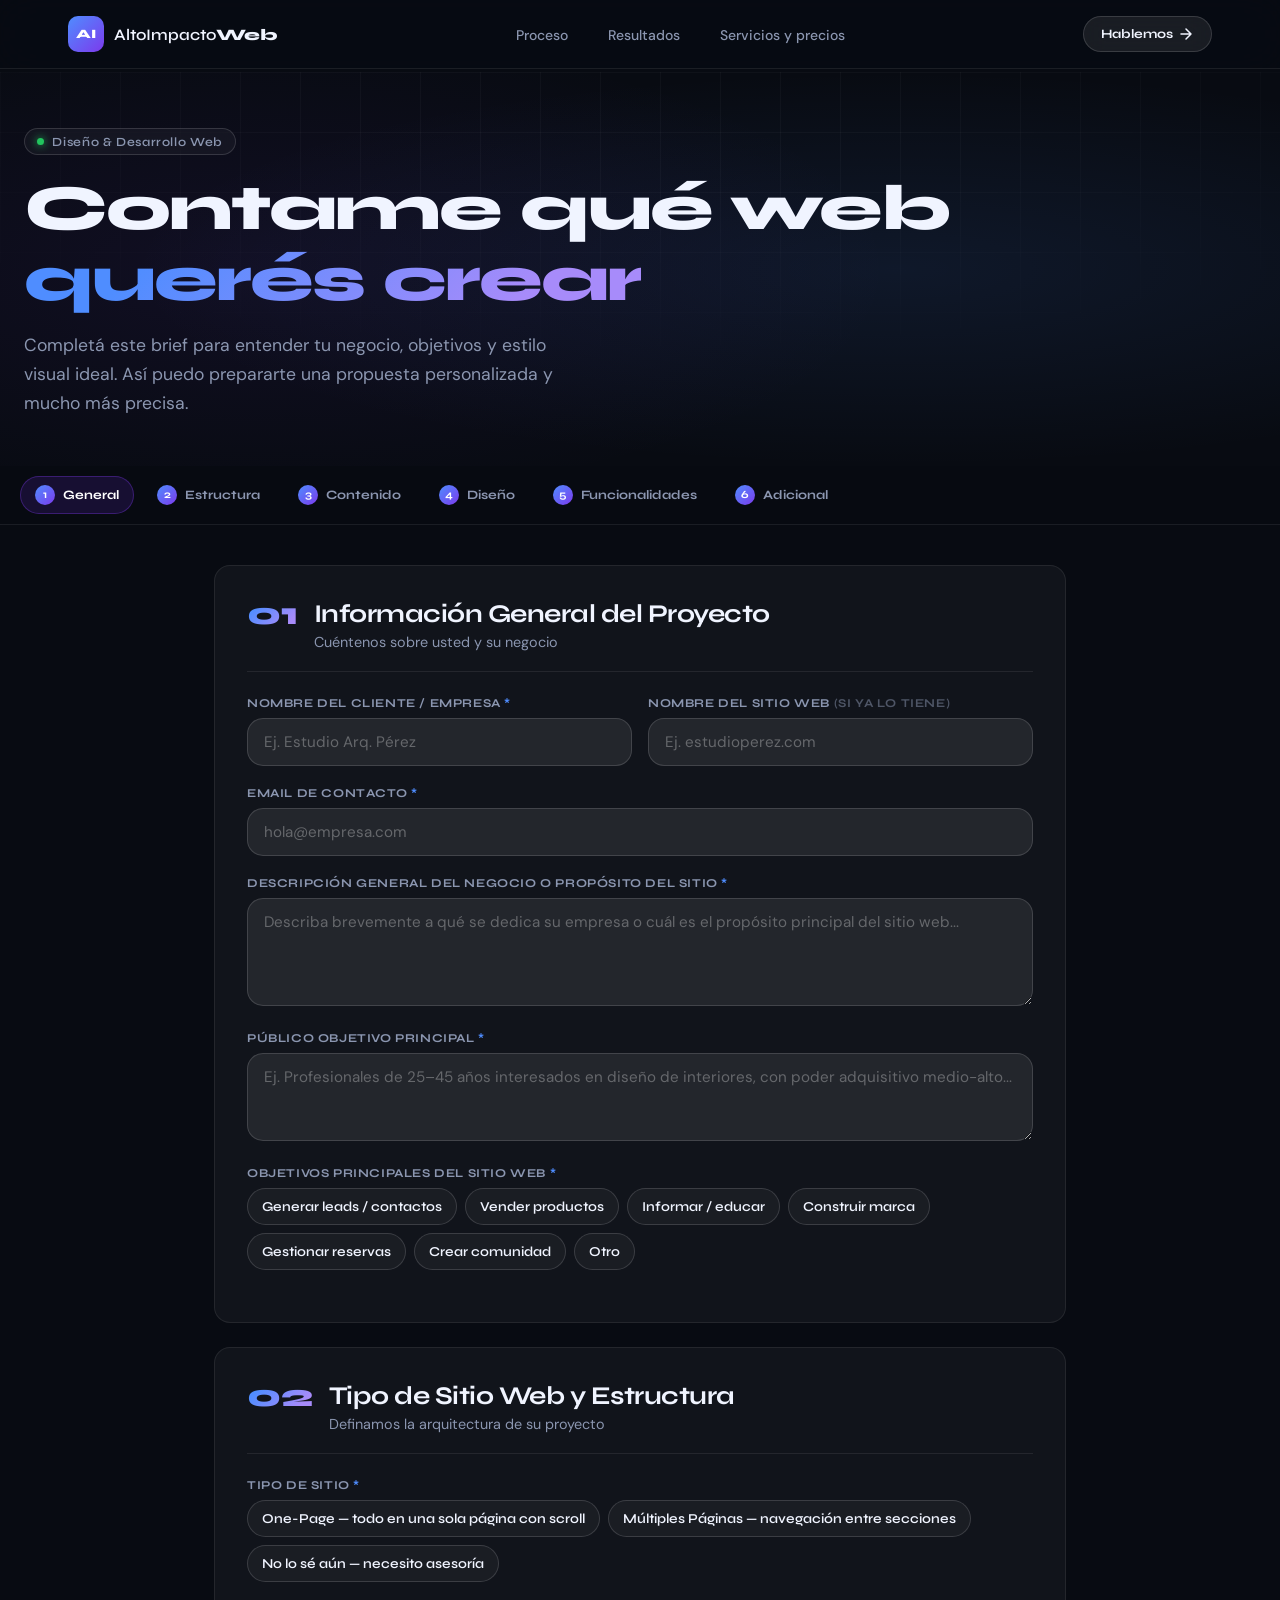
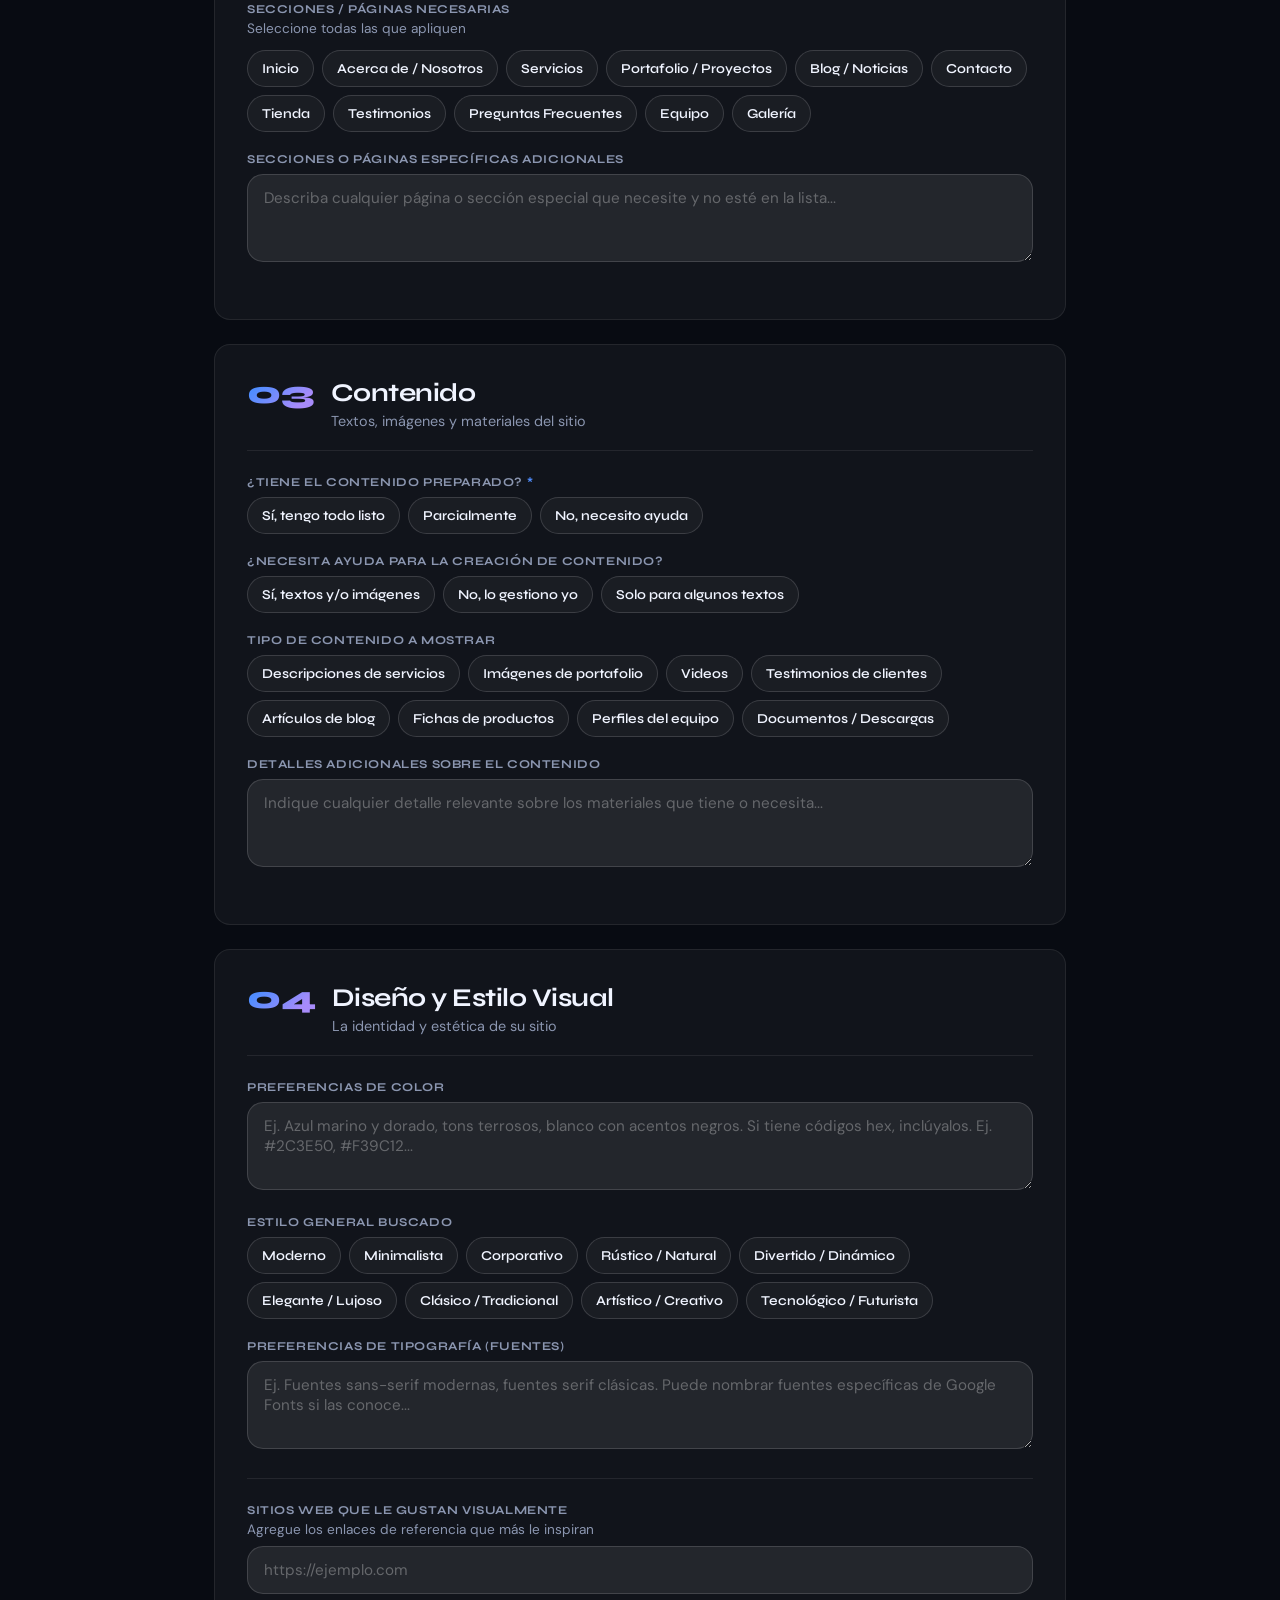
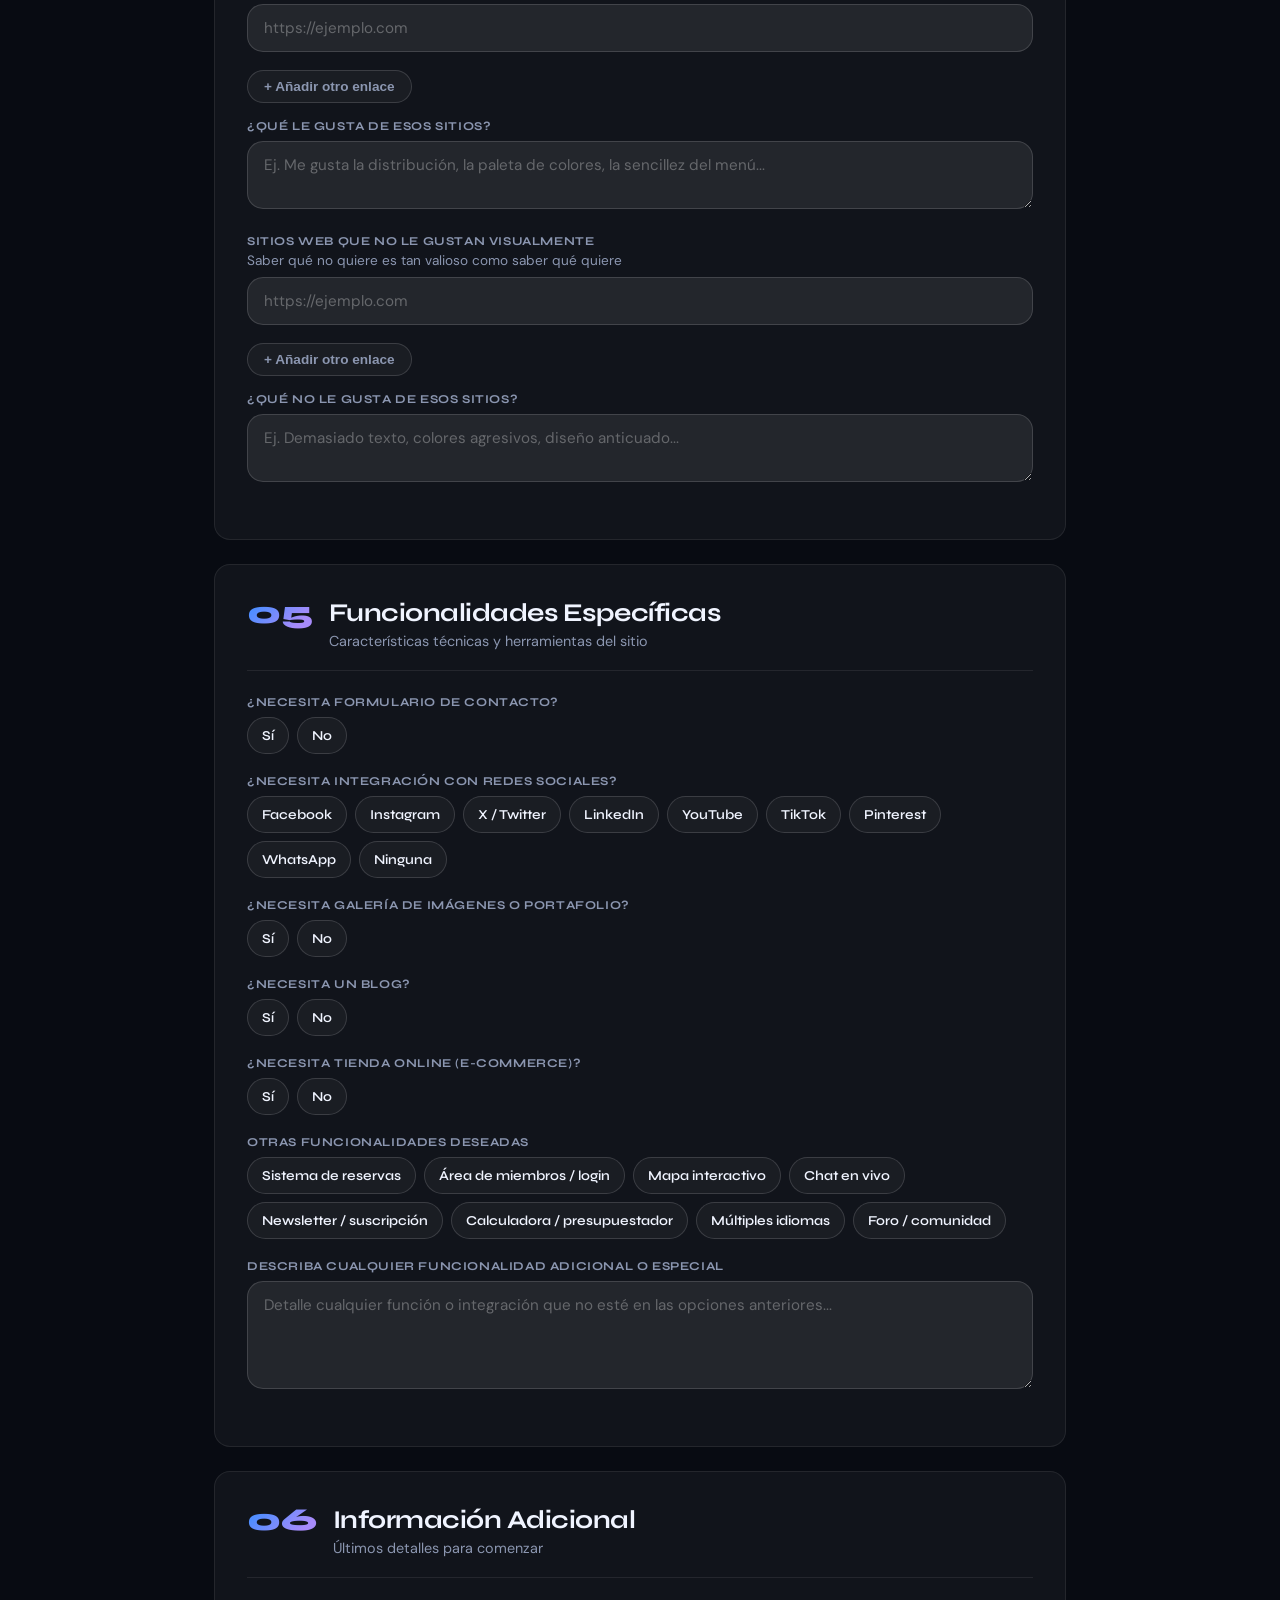
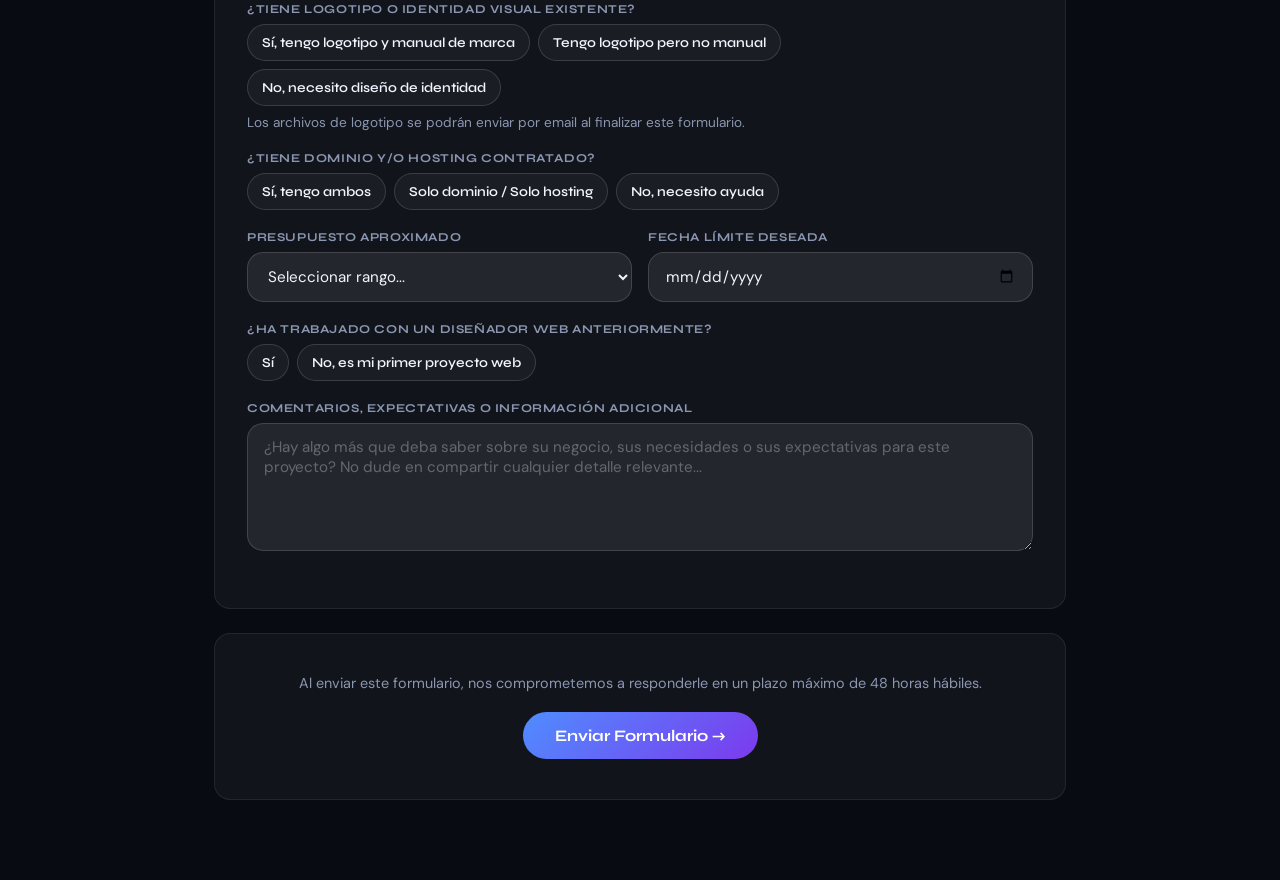
==== commit 623f1aa7: "fix: auditoría CRO/SEO/performance — indexación, iframes, formulario y copy Corrige los hallazgos cr" ====
--- a/nueva-web-editada/brief.html
+++ b/nueva-web-editada/brief.html
@@ -20,10 +20,9 @@
       <span class="logo-text">AltoImpacto<strong>Web</strong></span>
     </a>
     <ul class="nav-links" role="list">
-      <li><a href="./index.html#servicios">Servicios</a></li>
       <li><a href="./index.html#como-funciona">Proceso</a></li>
       <li><a href="./index.html#resultados">Resultados</a></li>
-      <li><a href="./index.html#precios">Precios</a></li>
+      <li><a href="./index.html#precios">Servicios y precios</a></li>
     </ul>
     <a href="./index.html#contacto" class="btn btn-nav">
       Hablemos
@@ -566,10 +565,6 @@
   });
 });
 </script>
-<!-- CURSOR PERSONALIZADO -->
-<div class="cursor" id="cursor"></div>
-<div class="cursor-follower" id="cursorFollower"></div>
-
 <script src="./js/main.js"></script>
 
 </body>
--- a/nueva-web-editada/css/brief.css
+++ b/nueva-web-editada/css/brief.css
@@ -325,23 +325,6 @@
 }
 .toast.show { opacity: 1; transform: translateY(0); }
 
-/* ── CURSOR ── */
-.cursor, .cursor-follower {
-  position: fixed; top: 0; left: 0;
-  pointer-events: none; border-radius: 50%;
-  transform: translate(-50%, -50%); z-index: 99999;
-}
-.cursor {
-  width: 10px; height: 10px; background: var(--accent);
-  box-shadow: 0 0 12px rgba(79,141,255,0.8), 0 0 30px rgba(79,141,255,0.45);
-}
-.cursor-follower {
-  width: 46px; height: 46px;
-  border: 1px solid rgba(79,141,255,0.85);
-  transition: width 0.25s ease, height 0.25s ease;
-}
-body, a, button, input, textarea, select, label { cursor: none; }
-
 /* ── RESPONSIVE ── */
 @media (max-width: 700px) {
   .header { padding: 40px 18px 36px; }
